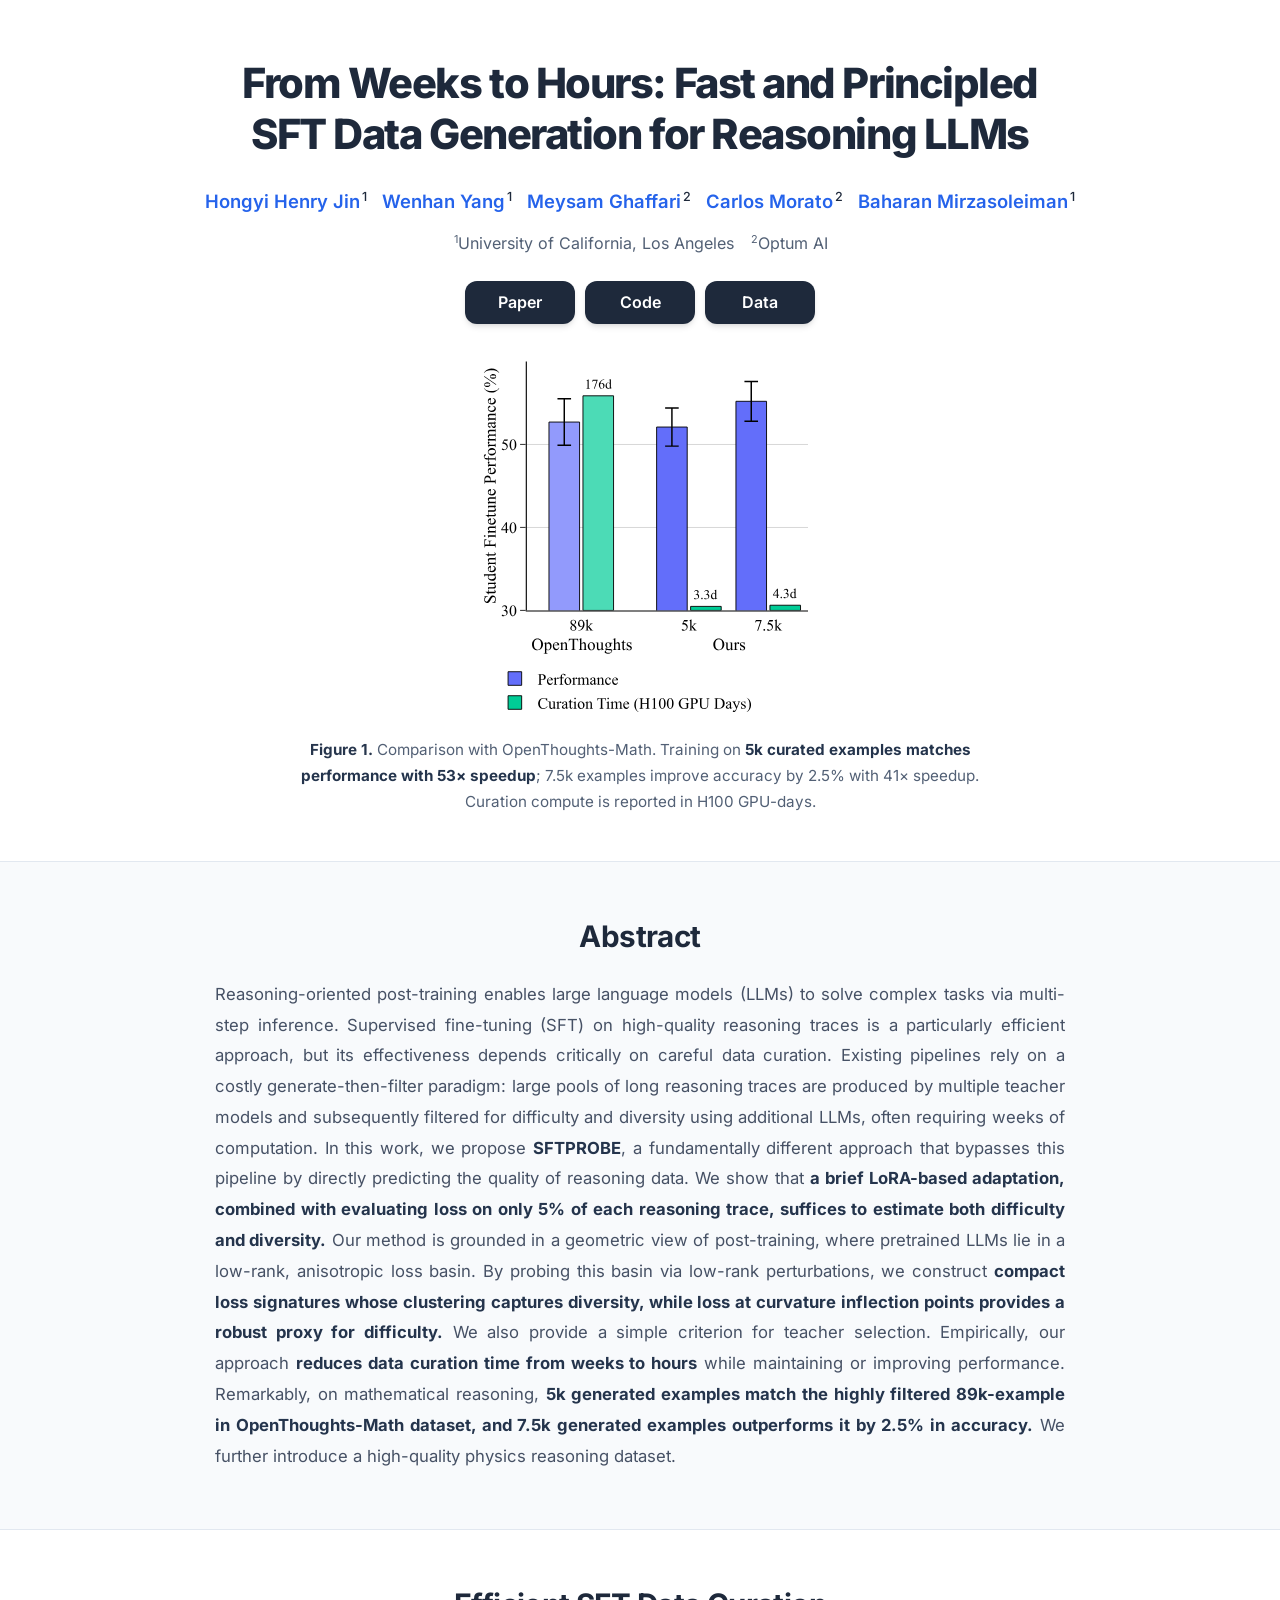
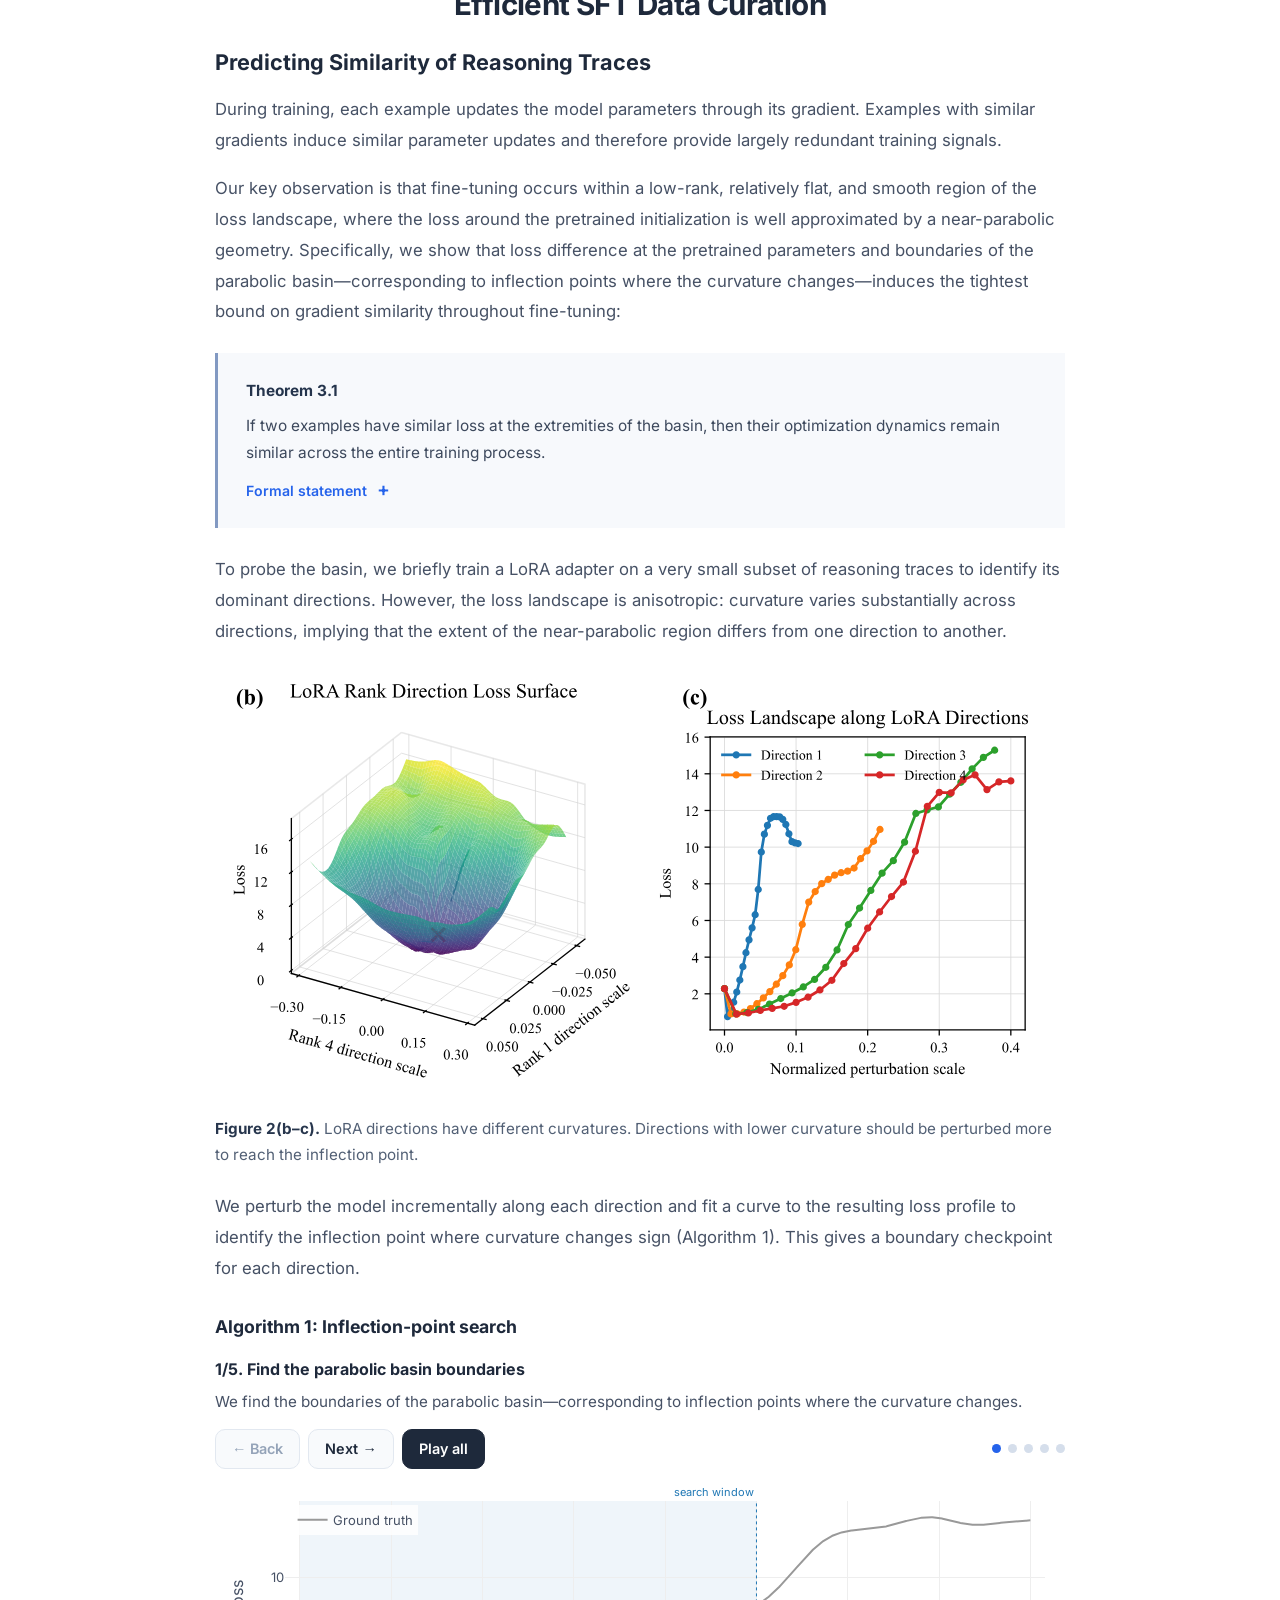
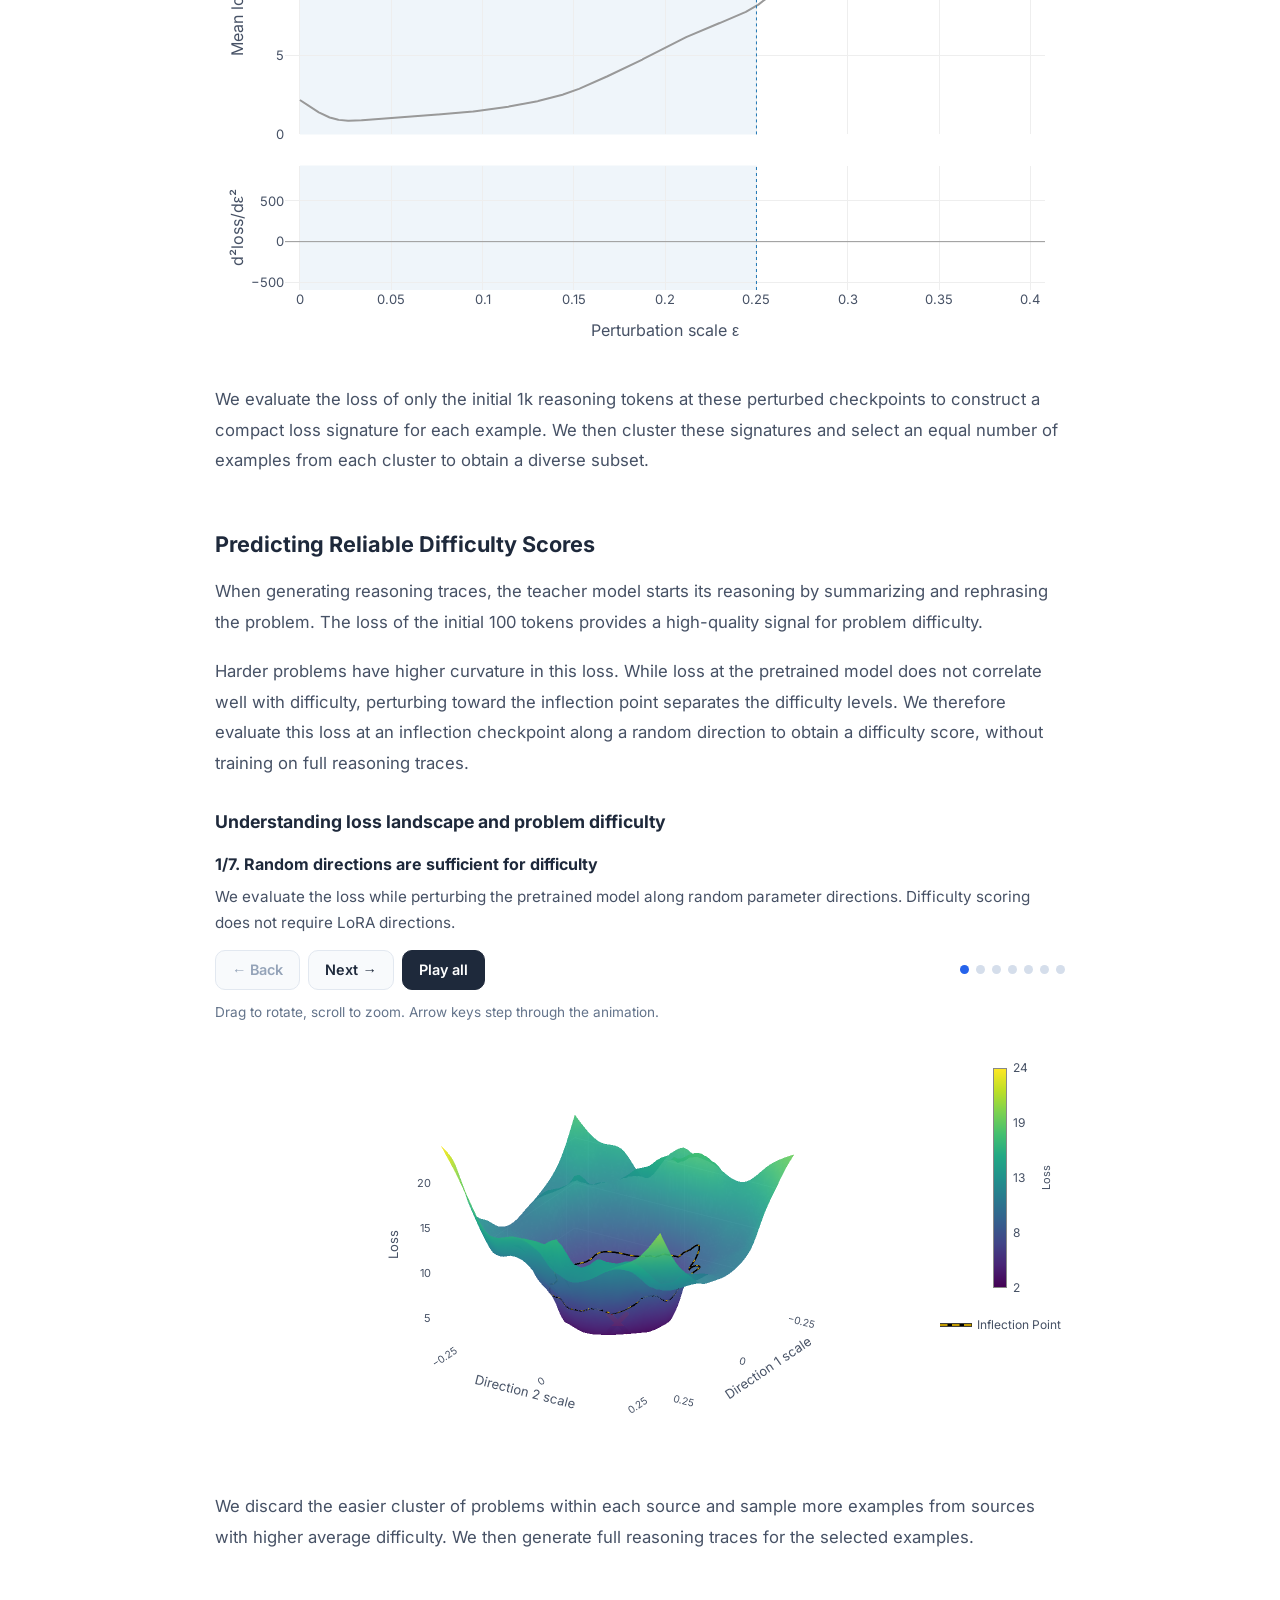
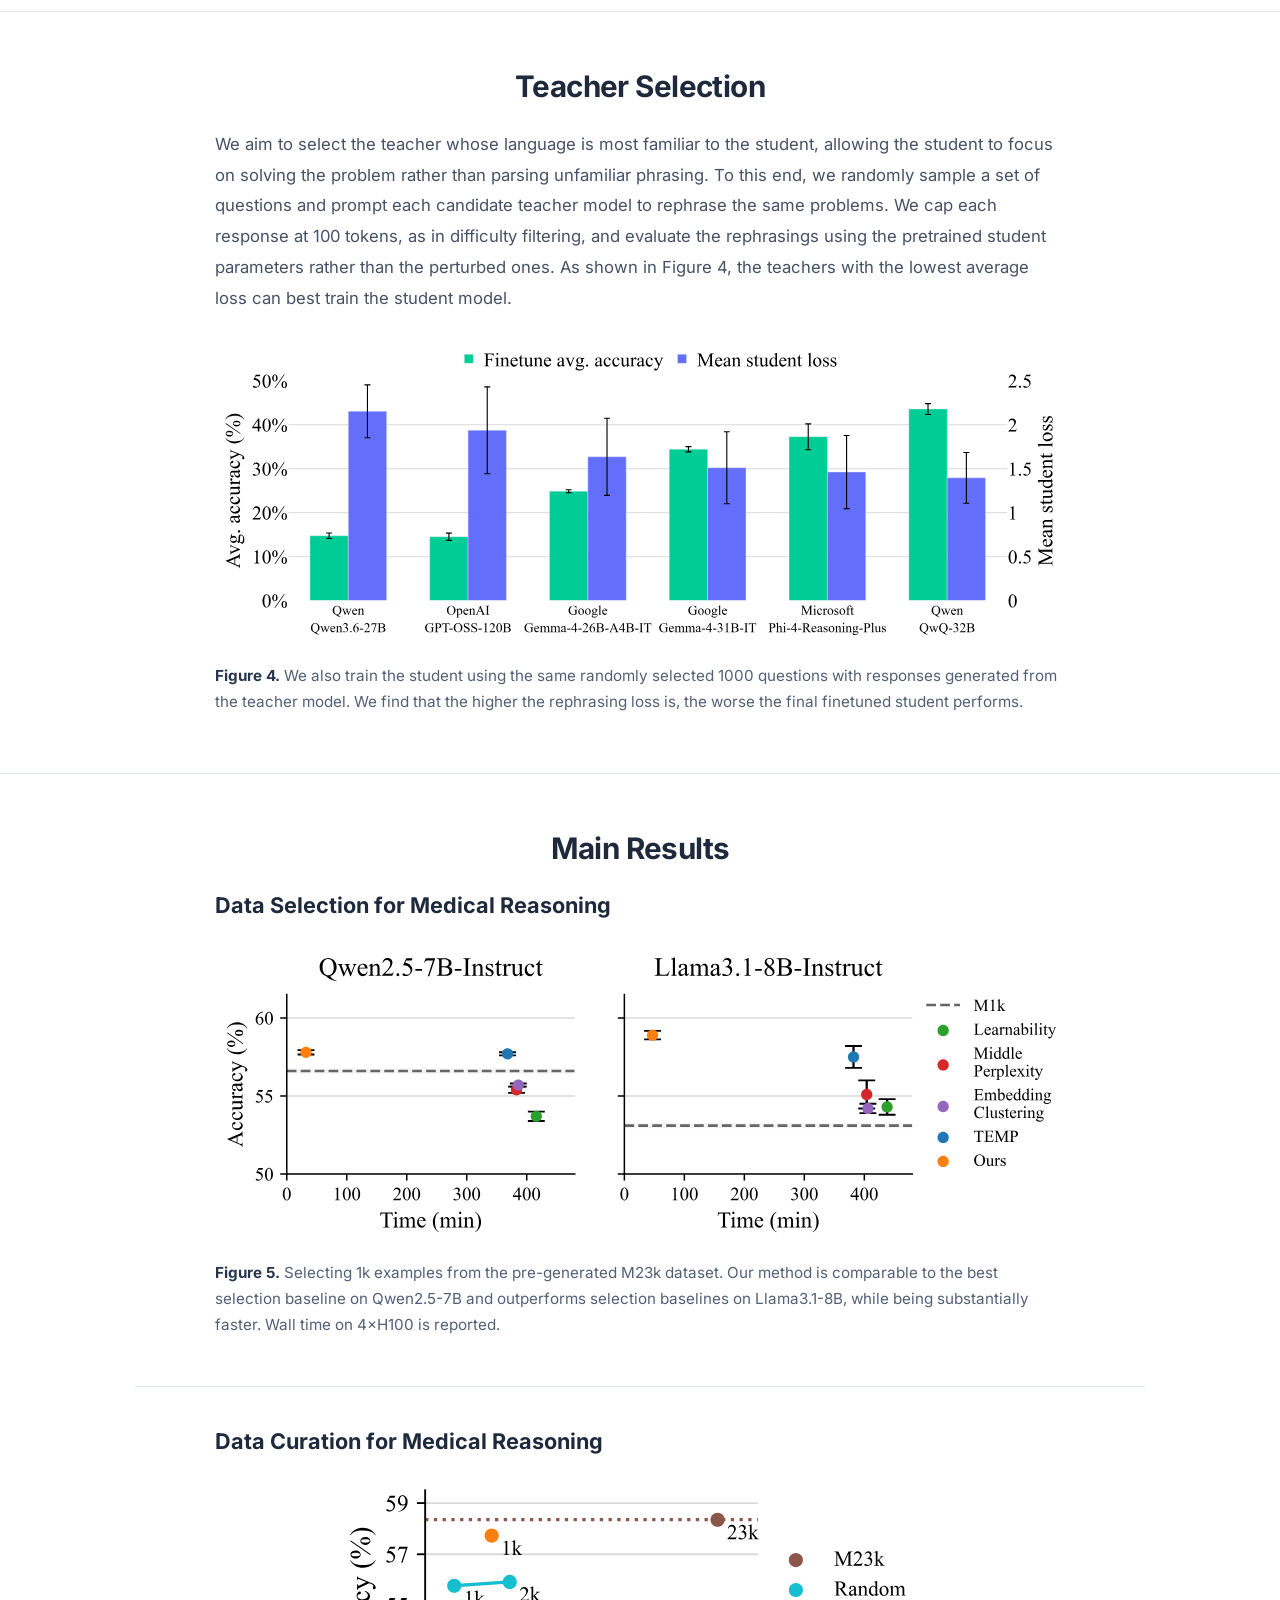
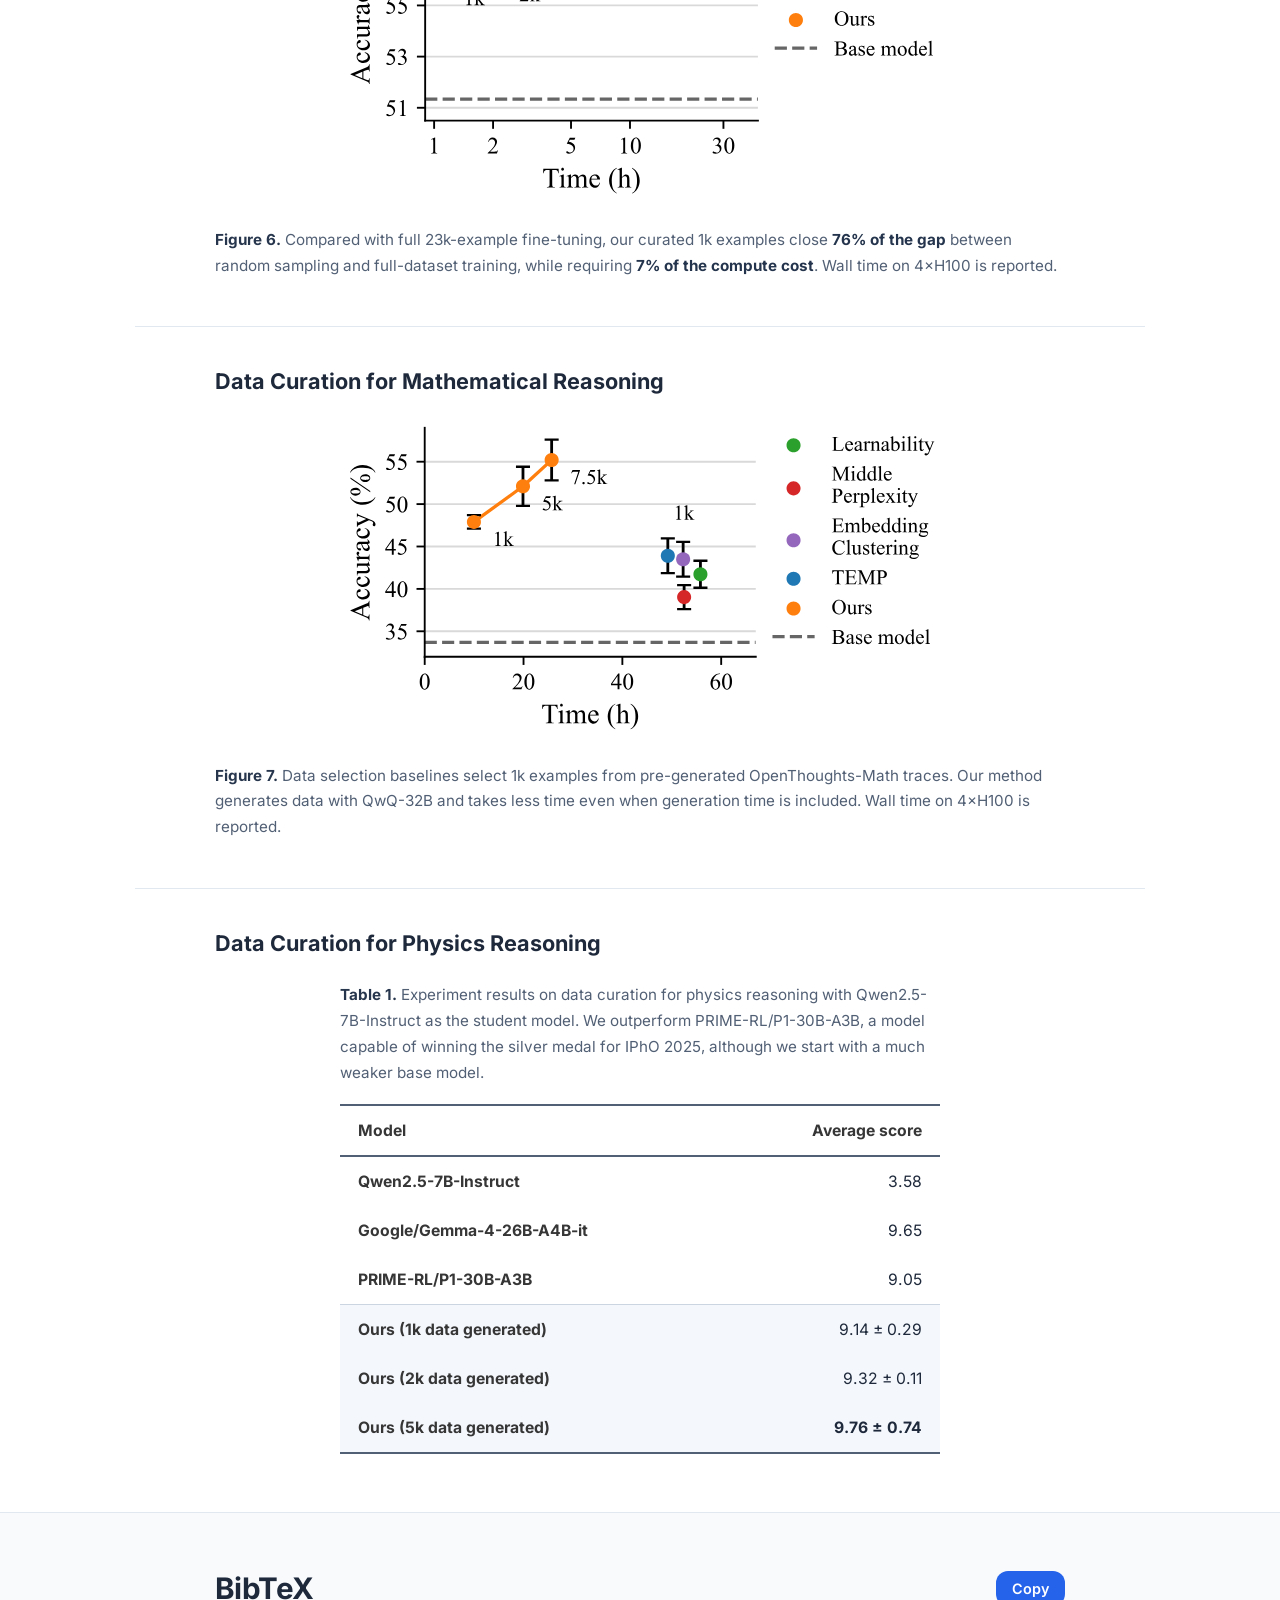
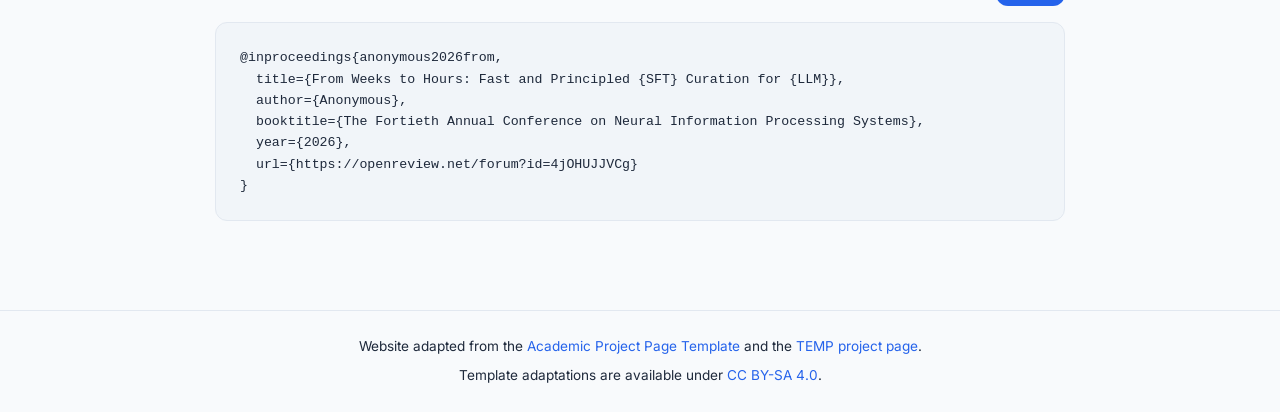
==== index.html @ 9cc62ebc "Initial commit" ====
<!DOCTYPE html>
<html lang="en">
<head>
  <meta charset="utf-8">
  <meta name="viewport" content="width=device-width, initial-scale=1">
  <title>From Weeks to Hours: Fast and Principled SFT Data Generation for Reasoning LLMs</title>
  <meta name="description" content="SFTPROBE: fast and principled SFT data generation for reasoning LLMs through short-prefix loss evaluations, loss-basin probing, and teacher selection.">
  <meta name="author" content="Hongyi Henry Jin, Wenhan Yang, Meysam Ghaffari, Carlos Morato, Baharan Mirzasoleiman">
  <meta name="theme-color" content="#ffffff">
  <meta property="og:type" content="article">
  <meta property="og:title" content="From Weeks to Hours: Fast and Principled SFT Data Generation for Reasoning LLMs">
  <meta property="og:description" content="SFTPROBE predicts difficulty and diversity from short reasoning prefixes to curate high-quality reasoning data.">
  <meta name="citation_title" content="From Weeks to Hours: Fast and Principled SFT Data Generation for Reasoning LLMs">
  <meta name="citation_author" content="Jin, Hongyi Henry">
  <meta name="citation_author" content="Yang, Wenhan">
  <meta name="citation_author" content="Ghaffari, Meysam">
  <meta name="citation_author" content="Morato, Carlos">
  <meta name="citation_author" content="Mirzasoleiman, Baharan">
  <link rel="icon" type="image/x-icon" href="static/images/favicon.ico">
  <link rel="apple-touch-icon" href="static/images/favicon.ico">
  <link rel="stylesheet" href="static/css/bulma.min.css">
  <link rel="stylesheet" href="static/css/fonts.css">
  <link rel="stylesheet" href="static/css/template.css">
  <link rel="stylesheet" href="static/css/project.css">
  <script>
    window.MathJax = {
      tex: { inlineMath: [['\\(', '\\)']], displayMath: [['\\[', '\\]']] },
      svg: { fontCache: 'global' },
      options: { enableMenu: false }
    };
  </script>
  <script defer src="static/js/tex-svg.js"></script>
  <script defer src="static/js/project.js"></script>
</head>
<body>
  <a class="skip-link" href="#abstract">Skip to content</a>
  <header class="hero publication-header" id="top">
    <div class="hero-body">
      <div class="container has-text-centered">
        <h1 class="title publication-title">From Weeks to Hours: Fast and Principled<br class="is-hidden-mobile"> SFT Data Generation for Reasoning LLMs</h1>
        <div class="publication-authors">
          <span class="author-block"><a href="https://hjenryin.github.io/homepage/" target="_blank" rel="noopener noreferrer">Hongyi Henry Jin</a><sup>1</sup></span>
          <span class="author-block"><a href="https://sites.google.com/g.ucla.edu/wenhan-yang/home" target="_blank" rel="noopener noreferrer">Wenhan Yang</a><sup>1</sup></span>
          <span class="author-block"><a href="https://www.linkedin.com/in/meysam-ghaffari-ph-d-a2553088/" target="_blank" rel="noopener noreferrer">Meysam Ghaffari</a><sup>2</sup></span>
          <span class="author-block"><a href="https://www.linkedin.com/in/carlosmorato/" target="_blank" rel="noopener noreferrer">Carlos Morato</a><sup>2</sup></span>
          <span class="author-block"><a href="https://baharanm.github.io/" target="_blank" rel="noopener noreferrer">Baharan Mirzasoleiman</a><sup>1</sup></span>
        </div>
        <div class="affiliations"><span class="author-block"><sup>1</sup>University of California, Los Angeles</span> <span class="author-block"><sup>2</sup>Optum AI</span></div>
        <div class="publication-links">
          <a class="button is-dark" href="static/pdfs/paper.pdf">Paper</a>
          <a class="button is-dark" href="https://github.com/hjenryin/SFTProbe">Code</a>
          <a class="button is-dark" href="https://huggingface.co/datasets/hjenryin/OlympicPhysics">Data</a>
        </div>
      </div>
    </div>
  </header>

  <section class="teaser" aria-label="Main result">
    <div class="container reading">
      <figure class="paper-figure">
        <img src="static/images/figure-1-teaser.svg" width="149" height="159" fetchpriority="high"
          alt="Figure 1. Math reasoning accuracy and curation compute for OpenThoughts with 89k examples and SFTPROBE with 5k and 7.5k examples. Curation compute is 176, 3.3, and 4.3 H100 GPU-days, respectively.">
        <figcaption><span class="figure-number">Figure 1.</span> Comparison with OpenThoughts-Math. Training on <strong>5k curated examples matches performance with 53× speedup</strong>; 7.5k examples improve accuracy by 2.5% with 41× speedup. Curation compute is reported in H100 GPU-days.</figcaption>
      </figure>
    </div>
  </section>

  <main>
    <section class="section abstract-section" id="abstract" aria-labelledby="abstract-title">
      <div class="container reading">
        <h2 class="title is-3 has-text-centered" id="abstract-title">Abstract</h2>
        <div class="paper-text" id="paper-abstract">
          <p>Reasoning-oriented post-training enables large language models (LLMs) to solve complex tasks via multi-step inference. Supervised fine-tuning (SFT) on high-quality reasoning traces is a particularly efficient approach, but its effectiveness depends critically on careful data curation. Existing pipelines rely on a costly generate-then-filter paradigm: large pools of long reasoning traces are produced by multiple teacher models and subsequently filtered for difficulty and diversity using additional LLMs, often requiring weeks of computation. In this work, we propose <strong>SFTPROBE</strong>, a fundamentally different approach that bypasses this pipeline by directly predicting the quality of reasoning data. We show that <strong>a brief LoRA-based adaptation, combined with evaluating loss on only 5% of each reasoning trace, suffices to estimate both difficulty and diversity.</strong> Our method is grounded in a geometric view of post-training, where pretrained LLMs lie in a low-rank, anisotropic loss basin. By probing this basin via low-rank perturbations, we construct <strong>compact loss signatures whose clustering captures diversity, while loss at curvature inflection points provides a robust proxy for difficulty.</strong> We also provide a simple criterion for teacher selection. Empirically, our approach <strong>reduces data curation time from weeks to hours</strong> while maintaining or improving performance. Remarkably, on mathematical reasoning, <strong>5k generated examples match the highly filtered 89k-example in OpenThoughts-Math dataset, and 7.5k generated examples outperforms it by 2.5% in accuracy.</strong> We further introduce a high-quality physics reasoning dataset.</p>
        </div>
      </div>
    </section>

    <section class="section" id="method" aria-labelledby="method-title">
      <div class="container figure-width">
        <h2 class="title is-3 has-text-centered" id="method-title">Efficient SFT Data Curation</h2>
        <article class="method-block" aria-labelledby="diversity-title">
          <div class="container reading">
            <h3 class="subsection-title" id="diversity-title">Predicting Similarity of Reasoning Traces</h3>
            <div class="paper-text">
              <p>During training, each example updates the model parameters through its gradient. Examples with similar gradients induce similar parameter updates and therefore provide largely redundant training signals.</p>
              <p>Our key observation is that fine-tuning occurs within a low-rank, relatively flat, and smooth region of the loss landscape, where the loss around the pretrained initialization is well approximated by a near-parabolic geometry. Specifically, we show that loss difference at the pretrained parameters and boundaries of the parabolic basin—corresponding to inflection points where the curvature changes—induces the tightest bound on gradient similarity throughout fine-tuning:</p>
            </div>
            <details class="theorem">
              <summary>
                <span class="theorem-label">Theorem 3.1</span>
                <span class="theorem-idea">If two examples have similar loss at the extremities of the basin, then their optimization dynamics remain similar across the entire training process.</span>
                <span class="theorem-prompt">Formal statement <span class="theorem-toggle" aria-hidden="true"></span></span>
              </summary>
              <div class="theorem-statement">
              <h4 id="theorem-title">Theorem 3.1</h4>
              <p>Assume a smooth fine-tuning loss with bounded curvature \(0 \leq c \leq c_H\). Starting from initialization \(\theta_0\), for any checkpoint \(\theta \in \Theta\) during training define \(\epsilon_\theta = \|\theta-\theta_0\|_2\). Assume that fine-tuning gradients are predominantly captured by an \(r\)-dimensional subspace \(V \subset \mathbb{R}^d\) with orthonormal basis \(\{v_1,\ldots,v_r\}\), such that for every training example \(z\), \(\|\operatorname{Proj}_{V^\perp}\nabla L_z(\theta)\| \leq \gamma\). For each basis direction \(v_i\), denote \(c_{H,i} \triangleq c_{H,v_i}\), and let</p>
              <div class="equation">\[
                \theta_{i,1}=\theta_0+\epsilon_{i,1}v_i,\qquad
                \theta_{i,2}=\theta_0+\epsilon_{i,2}v_i,\qquad
                0\leq\epsilon_{i,1}<\epsilon_{i,2}.
              \]</div>
              <p>If any pair of training examples \(z_1,z_2\) have bounded loss difference at all checkpoints \(\theta_{i,1},\theta_{i,2}\):</p>
              <div class="equation">\[
                |L_{z_1}(\theta_{i,1})-L_{z_2}(\theta_{i,1})|\leq\delta,\qquad
                |L_{z_1}(\theta_{i,2})-L_{z_2}(\theta_{i,2})|\leq\delta,
                \quad \forall i\in\{1,\ldots,r\},
              \]</div>
              <p>then for any \(\theta\in\Theta\) during training, the (full-rank) gradient difference is bounded by</p>
              <div class="equation bound">\[
                \|\nabla L_{z_1}(\theta)-\nabla L_{z_2}(\theta)\|
                \leq \sqrt{\sum_{i=1}^{r}\left(
                \frac{2\delta}{\epsilon_{i,2}-\epsilon_{i,1}}
                +\frac{1}{2}(\epsilon_{i,1}+\epsilon_{i,2})c_{H,i}
                +2\epsilon_\theta\sqrt{c_Hc_{H,i}}
                \right)^2}+2\gamma.
              \]</div>
              </div>
            </details>
            <div class="paper-text">
              <p>To probe the basin, we briefly train a LoRA adapter on a very small subset of reasoning traces to identify its dominant directions. However, the loss landscape is anisotropic: curvature varies substantially across directions, implying that the extent of the near-parabolic region differs from one direction to another.</p>
            </div>
            <figure class="paper-figure" style="margin-top: 24px; margin-bottom: 24px;">
              <img src="static/images/figure-2-anisotropy.svg" width="258" height="129" loading="lazy" alt="Figure 2(b–c). LoRA directions have different curvatures. Directions with lower curvature should be perturbed more to reach the inflection point.">
              <figcaption><span class="figure-number">Figure 2(b–c).</span> LoRA directions have different curvatures. Directions with lower curvature should be perturbed more to reach the inflection point.</figcaption>
            </figure>
            <div class="paper-text">
              <p>We perturb the model incrementally along each direction and fit a curve to the resulting loss profile to identify the inflection point where curvature changes sign (Algorithm 1). This gives a boundary checkpoint for each direction.</p>
            </div>
          </div>
          <figure class="interactive algorithm-search">
            <iframe src="inflection-search/index.html" title="Interactive replay of Algorithm 1: inflection-point search" loading="lazy" data-auto-height></iframe>
          </figure>
          <div class="container reading">
            <div class="paper-text">
              <p>We evaluate the loss of only the initial 1k reasoning tokens at these perturbed checkpoints to construct a compact loss signature for each example. We then cluster these signatures and select an equal number of examples from each cluster to obtain a diverse subset.</p>
            </div>
          </div>
        </article>
        <article class="method-block" aria-labelledby="difficulty-title">
          <div class="container reading">
            <h3 class="subsection-title" id="difficulty-title">Predicting Reliable Difficulty Scores</h3>
            <div class="paper-text">
              <p>When generating reasoning traces, the teacher model starts its reasoning by summarizing and rephrasing the problem. The loss of the initial 100 tokens provides a high-quality signal for problem difficulty.</p>
              <p>Harder problems have higher curvature in this loss. While loss at the pretrained model does not correlate well with difficulty, perturbing toward the inflection point separates the difficulty levels. We therefore evaluate this loss at an inflection checkpoint along a random direction to obtain a difficulty score, without training on full reasoning traces.</p>
            </div>
          </div>
          <figure class="interactive">
            <iframe src="difficulty-morph/index.html" title="Interactive walkthrough from the loss basin to difficulty separation and correlation" loading="lazy" data-auto-height></iframe>
          </figure>
          <div class="container reading paper-text">
            <p>We discard the easier cluster of problems within each source and sample more examples from sources with higher average difficulty. We then generate full reasoning traces for the selected examples.</p>
          </div>
        </article>
      </div>
    </section>
    <section class="section teacher-section" id="teacher-selection" aria-labelledby="teacher-title">
      <div class="container figure-width">
        <div class="container reading">
          <h2 class="title is-3 has-text-centered" id="teacher-title">Teacher Selection</h2>
          <div class="paper-text">
            <p>We aim to select the teacher whose language is most familiar to the student, allowing the student to focus on solving the problem rather than parsing unfamiliar phrasing. To this end, we randomly sample a set of questions and prompt each candidate teacher model to rephrase the same problems. We cap each response at 100 tokens, as in difficulty filtering, and evaluate the rephrasings using the pretrained student parameters rather than the perturbed ones. As shown in Figure 4, the teachers with the lowest average loss can best train the student model.</p>
          </div>
        </div>
        <figure class="paper-figure teacher-figure">
        <img src="static/images/figure-4-teacher-selection.svg" width="352" height="125" loading="lazy"
            alt="Figure 4. We evaluate the loss of the student model and the accuracy of the finetuned on the dataset generated from the teacher model on the NuminaMath dataset.">
        <figcaption><span class="figure-number">Figure 4.</span> We also train the student using the same randomly selected 1000 questions with responses generated from the teacher model. We find that the higher the rephrasing loss is, the worse the final finetuned student performs.</figcaption>
        </figure>
      </div>
    </section>
    <section class="section results-section" id="results" aria-labelledby="results-title">
      <div class="container figure-width">
        <h2 class="title is-3 has-text-centered" id="results-title">Main Results</h2>
        <article class="result-block" aria-labelledby="medical-selection-title">
          <h3 class="subsection-title" id="medical-selection-title">Data Selection for Medical Reasoning</h3>
          <figure class="paper-figure medical-selection">
        <img src="static/images/figure-5-medical-selection.svg" width="339" height="118" loading="lazy"
              alt="Figure 5. Medical reasoning accuracy versus selection time for Qwen2.5-7B-Instruct and Llama3.1-8B-Instruct, comparing SFTPROBE with selection baselines.">
        <figcaption><span class="figure-number">Figure 5.</span> Selecting 1k examples from the pre-generated M23k dataset. Our method is comparable to the best selection baseline on Qwen2.5-7B and outperforms selection baselines on Llama3.1-8B, while being substantially faster. Wall time on 4×H100 is reported.</figcaption>
          </figure>
        </article>
        <article class="result-block" aria-labelledby="medical-curation-title">
          <h3 class="subsection-title" id="medical-curation-title">Data Curation for Medical Reasoning</h3>
          <figure class="paper-figure medical-curation">
        <img src="static/images/figure-6-medical-curation.svg" width="196" height="105" loading="lazy"
              alt="Figure 6. Medical reasoning accuracy versus curation time. SFTPROBE with 1k generated examples closes 76 percent of the gap between random sampling and full 23k-example training at 7 percent of the compute cost.">
        <figcaption><span class="figure-number">Figure 6.</span> Compared with full 23k-example fine-tuning, our curated 1k examples close <strong>76% of the gap</strong> between random sampling and full-dataset training, while requiring <strong>7% of the compute cost</strong>. Wall time on 4×H100 is reported.</figcaption>
          </figure>
        </article>
        <article class="result-block" aria-labelledby="math-curation-title">
          <h3 class="subsection-title" id="math-curation-title">Data Curation for Mathematical Reasoning</h3>
          <figure class="paper-figure math-curation">
        <img src="static/images/figure-7-math-curation.svg" width="197" height="104" loading="lazy"
              alt="Figure 7. Math reasoning accuracy versus curation time for 1k, 5k, and 7.5k SFTPROBE examples and selection baselines using OpenThoughts-Math.">
        <figcaption><span class="figure-number">Figure 7.</span> Data selection baselines select 1k examples from pre-generated OpenThoughts-Math traces. Our method generates data with QwQ-32B and takes less time even when generation time is included. Wall time on 4×H100 is reported.</figcaption>
          </figure>
        </article>
        <article class="result-block" aria-labelledby="physics-curation-title">
          <h3 class="subsection-title" id="physics-curation-title">Data Curation for Physics Reasoning</h3>
          <div class="table-wrapper">
            <table class="physics-table">
              <caption><span class="figure-number">Table 1.</span> Experiment results on data curation for physics reasoning with Qwen2.5-7B-Instruct as the student model. We outperform PRIME-RL/P1-30B-A3B, a model capable of winning the silver medal for IPhO 2025, although we start with a much weaker base model.</caption>
              <thead><tr><th scope="col">Model</th><th scope="col">Average score</th></tr></thead>
              <tbody>
                <tr><th scope="row">Qwen2.5-7B-Instruct</th><td>3.58</td></tr>
                <tr><th scope="row">Google/Gemma-4-26B-A4B-it</th><td>9.65</td></tr>
                <tr><th scope="row">PRIME-RL/P1-30B-A3B</th><td>9.05</td></tr>
                <tr class="ours ours-start"><th scope="row">Ours (1k data generated)</th><td>9.14 ± 0.29</td></tr>
                <tr class="ours"><th scope="row">Ours (2k data generated)</th><td>9.32 ± 0.11</td></tr>
                <tr class="ours best"><th scope="row">Ours (5k data generated)</th><td>9.76 ± 0.74</td></tr>
              </tbody>
            </table>
          </div>
        </article>
      </div>
    </section>
    <section class="section citation-section" id="citation" aria-labelledby="citation-title">
      <div class="container reading">
        <div class="bibtex-header">
          <h2 class="title is-3" id="citation-title">BibTeX</h2>
          <button id="copy-bibtex" class="copy-bibtex-btn" type="button">Copy</button>
        </div>
        <pre><code id="bibtex">@inproceedings{anonymous2026from,
  title={From Weeks to Hours: Fast and Principled {SFT} Curation for {LLM}},
  author={Anonymous},
  booktitle={The Fortieth Annual Conference on Neural Information Processing Systems},
  year={2026},
  url={https://openreview.net/forum?id=4jOHUJJVCg}
}</code></pre>
        <p id="copy-status" class="copy-status" role="status" aria-live="polite"></p>
      </div>
    </section>
  </main>
  <footer class="footer">
    <div class="container reading">
      <p>Website adapted from the <a href="https://github.com/eliahuhorwitz/Academic-project-page-template">Academic Project Page Template</a> and the <a href="https://bigml-cs-ucla.github.io/TEMP-project-page/">TEMP project page</a>.</p>
      <p>Template adaptations are available under <a rel="license" href="https://creativecommons.org/licenses/by-sa/4.0/">CC BY-SA 4.0</a>.</p>
    </div>
  </footer>
</body>
</html>
---- static/css/fonts.css ----
/* Inter, by Rasmus Andersson. SIL Open Font License 1.1. */
@font-face {
  font-family: 'Inter';
  font-style: normal;
  font-weight: 400;
  font-display: swap;
  src: url(../fonts/UcC73FwrK3iLTeHuS_nVMrMxCp50SjIa1ZL7.woff2) format('woff2');
  unicode-range: U+0000-00FF, U+0131, U+0152-0153, U+02BB-02BC, U+02C6, U+02DA, U+02DC, U+0304, U+0308, U+0329, U+2000-206F, U+20AC, U+2122, U+2191, U+2193, U+2212, U+2215, U+FEFF, U+FFFD;
}
@font-face {
  font-family: 'Inter';
  font-style: normal;
  font-weight: 500;
  font-display: swap;
  src: url(../fonts/UcC73FwrK3iLTeHuS_nVMrMxCp50SjIa1ZL7.woff2) format('woff2');
  unicode-range: U+0000-00FF, U+0131, U+0152-0153, U+02BB-02BC, U+02C6, U+02DA, U+02DC, U+0304, U+0308, U+0329, U+2000-206F, U+20AC, U+2122, U+2191, U+2193, U+2212, U+2215, U+FEFF, U+FFFD;
}
@font-face {
  font-family: 'Inter';
  font-style: normal;
  font-weight: 600;
  font-display: swap;
  src: url(../fonts/UcC73FwrK3iLTeHuS_nVMrMxCp50SjIa1ZL7.woff2) format('woff2');
  unicode-range: U+0000-00FF, U+0131, U+0152-0153, U+02BB-02BC, U+02C6, U+02DA, U+02DC, U+0304, U+0308, U+0329, U+2000-206F, U+20AC, U+2122, U+2191, U+2193, U+2212, U+2215, U+FEFF, U+FFFD;
}
@font-face {
  font-family: 'Inter';
  font-style: normal;
  font-weight: 700;
  font-display: swap;
  src: url(../fonts/UcC73FwrK3iLTeHuS_nVMrMxCp50SjIa1ZL7.woff2) format('woff2');
  unicode-range: U+0000-00FF, U+0131, U+0152-0153, U+02BB-02BC, U+02C6, U+02DA, U+02DC, U+0304, U+0308, U+0329, U+2000-206F, U+20AC, U+2122, U+2191, U+2193, U+2212, U+2215, U+FEFF, U+FFFD;
}
@font-face {
  font-family: 'Inter';
  font-style: normal;
  font-weight: 800;
  font-display: swap;
  src: url(../fonts/UcC73FwrK3iLTeHuS_nVMrMxCp50SjIa1ZL7.woff2) format('woff2');
  unicode-range: U+0000-00FF, U+0131, U+0152-0153, U+02BB-02BC, U+02C6, U+02DA, U+02DC, U+0304, U+0308, U+0329, U+2000-206F, U+20AC, U+2122, U+2191, U+2193, U+2212, U+2215, U+FEFF, U+FFFD;
}
---- static/css/template.css ----
:root {
  --primary-color: #2563eb;
  --primary-hover: #1d4ed8;
  
  
  --text-primary: #1e293b;
  --text-secondary: #64748b;
  
  --background-primary: #ffffff;
  --background-secondary: #f8fafc;
  --background-accent: #f1f5f9;
  --border-color: #e2e8f0;
  --shadow-sm: 0 1px 2px 0 rgb(0 0 0 / 0.05);
  --shadow-md: 0 4px 6px -1px rgb(0 0 0 / 0.1), 0 2px 4px -2px rgb(0 0 0 / 0.1);
  --shadow-lg: 0 10px 15px -3px rgb(0 0 0 / 0.1), 0 4px 6px -4px rgb(0 0 0 / 0.1);
  
  
  
  
  --border-radius: 12px;
  
  --transition: all 0.3s cubic-bezier(0.4, 0, 0.2, 1);
}

html {
  scroll-behavior: smooth;
}

body {
  font-family: "Inter", "Segoe UI", -apple-system, BlinkMacSystemFont, sans-serif;
  color: var(--text-primary);
  line-height: 1.6;
  font-size: 16px;
  background-color: var(--background-primary);
  -webkit-font-smoothing: antialiased;
  -moz-osx-font-smoothing: grayscale;
}

.button {
  border-radius: var(--border-radius) !important;
  font-weight: 600 !important;
  transition: var(--transition) !important;
  border: 2px solid transparent !important;
  position: relative;
  overflow: hidden;
}

.button.is-dark {
  background: var(--text-primary) !important;
  border: none !important;
  color: white !important;
  box-shadow: var(--shadow-md);
}

.button.is-dark:hover {
  transform: translateY(-2px);
  box-shadow: var(--shadow-lg);
  background: var(--primary-color) !important;
}

.button.is-dark:active {
  transform: translateY(0);
  box-shadow: var(--shadow-md);
}

.hero {
  position: relative;
  overflow: hidden;
}

.hero-body {
  padding: 4rem 1.5rem;
}

.teaser {
  font-family: "Inter", sans-serif;
}

.publication-title {
    font-family: "Inter", sans-serif !important;
    font-weight: 800 !important;
    color: var(--text-primary) !important;
    margin-bottom: 2rem !important;
    line-height: 1.3 !important;
}

.publication-header .hero-body {
  padding: 6rem 1.5rem 4rem;
}

.publication-authors {
    font-family: "Inter", sans-serif !important;
    font-weight: 500;
    margin-bottom: 1.5rem;
}

.author-block {
  display: inline-block;
  margin-right: 0.5rem;
}

.title.is-3 {
  font-family: "Inter", sans-serif !important;
  font-weight: 700 !important;
  color: var(--text-primary);
  margin-bottom: 2rem !important;
  position: relative;
  padding-bottom: 1rem;
}

.footer {
  background: var(--background-secondary);
  border-top: 1px solid var(--border-color);
  padding: 3rem 1.5rem;
}

.footer a {
  color: var(--primary-color);
  text-decoration: none;
  transition: var(--transition);
}

.footer a:hover {
  color: var(--primary-hover);
  text-decoration: underline;
}

pre {
  background: var(--background-accent) !important;
  border: 1px solid var(--border-color) !important;
  border-radius: var(--border-radius) !important;
  padding: 1.5rem !important;
  font-size: 0.9rem !important;
  overflow-x: auto;
  box-shadow: var(--shadow-sm);
}

code {
  background: var(--background-accent) !important;
  color: var(--text-primary) !important;
  font-family: "SF Mono", "Monaco", "Cascadia Code", "Roboto Mono", monospace !important;
}

.bibtex-header {
  display: flex;
  justify-content: space-between;
  align-items: center;
  margin-bottom: 1rem;
}

.copy-bibtex-btn {
  background: var(--primary-color);
  color: white;
  border: none;
  border-radius: var(--border-radius);
  padding: 0.75rem 1rem;
  font-size: 0.9rem;
  font-weight: 600;
  cursor: pointer;
  transition: var(--transition);
  display: inline-flex;
  align-items: center;
  gap: 0.5rem;
}

.copy-bibtex-btn:hover {
  background: var(--primary-hover);
  transform: translateY(-2px);
  box-shadow: var(--shadow-md);
}

@media screen and (max-width: 768px) {
  .hero-body {
    padding: 2rem 1rem;
  }
  
  .publication-header .hero-body {
    padding: 3rem 1rem 2rem;
  }
  
  .publication-title {
    font-size: 2.5rem !important;
    line-height: 1.2 !important;
    margin-bottom: 1.5rem !important;
  }
  
  .publication-authors {
    font-size: 1rem !important;
  }
  
  .button {
    margin: 0.25rem !important;
    font-size: 0.875rem !important;
    padding: 0.75rem 1rem !important;
  }

}

@media screen and (max-width: 480px) {
  .publication-title {
    font-size: 2rem !important;
  }
  
  .hero-body {
    padding: 1.5rem 0.75rem;
  }

  .button {
    width: 100%;
    justify-content: center;
  }
}

@media screen and (min-width: 769px) and (max-width: 1024px) {
  .hero-body {
    padding: 3rem 2rem;
  }
  
  .publication-header .hero-body {
    padding: 4rem 2rem 3rem;
  }
}

.button:focus,
a:focus {
  outline: 2px solid var(--primary-color);
  outline-offset: 2px;
}

@media print {

  .hero, .section {
    animation: none;
  }
  
  .button {
    background: transparent !important;
    color: var(--text-primary) !important;
    box-shadow: none !important;
  }
}
---- static/css/project.css ----
/* Content and layout adaptations to the Academic Project Page Template. */
:root { --reading-width: 850px; --figure-width: 1010px; }
html { scroll-padding-top: 24px; }
body, button { font-family: "Inter", "Segoe UI", Helvetica, Arial, sans-serif; }
strong { color: #24344c; }
a { color: var(--primary-color); }
a:hover { text-decoration: underline; }
.hero, .section { animation: none; }
.publication-header .hero-body { padding: 58px 24px 22px; }
.publication-title { max-width: 1100px; margin: 0 auto 26px !important; font-size: clamp(2rem, 3.25vw, 2.9rem); line-height: 1.22 !important; letter-spacing: -0.035em; }
.publication-authors { font-size: 1.15rem; line-height: 1.8; margin-bottom: 12px; }
.publication-authors a { color: var(--primary-color); font-weight: 600; text-decoration: none; }
.publication-authors a:hover { color: var(--primary-hover); text-decoration: underline; text-underline-offset: 3px; }
.author-block { margin: 0 5px; }
.affiliations { color: #526075; font-size: 1rem; }
sup { font-size: .68em; margin-left: 2px; }
.publication-links { display: flex; justify-content: center; flex-wrap: wrap; gap: 10px; margin-top: 24px; }
.publication-links .button { min-width: 110px; height: 43px; margin: 0 !important; }
.section { padding: 58px 24px; }
.container.reading { max-width: var(--reading-width) !important; }
.container.figure-width { max-width: var(--figure-width) !important; }
.title.is-3 { font-size: 1.85rem; margin-bottom: 26px !important; padding-bottom: 0; letter-spacing: -.02em; }
.subsection-title { font-size: 1.35rem; font-weight: 650; margin: 0 0 17px; line-height: 1.35; color: var(--text-primary); }
.paper-text { font-size: 1.04rem; line-height: 1.85; color: #465165; }
.paper-text p + p { margin-top: 18px; }

.teaser { padding: 14px 24px 46px; }
.paper-figure { margin: 0; }
.paper-figure img { display: block; width: 100%; height: auto; margin: 0 auto; }
.teaser .paper-figure img { max-width: 335px; }
figcaption { max-width: var(--reading-width); margin: 20px auto 0; font-size: .95rem; line-height: 1.7; color: #526075; }
.teaser figcaption { max-width: 740px; text-align: center; }
.figure-number { font-weight: 650; color: #27364d; }
.abstract-section { background: var(--background-secondary); border-block: 1px solid var(--border-color); }
.abstract-section .paper-text { text-align: justify; hyphens: auto; }
.method-block + .method-block { margin-top: 54px; }
.theorem { margin: 26px 0; padding: 25px 28px; border-left: 3px solid #8299c2; background: #f7f9fc; font-size: .96rem; line-height: 1.75; color: #3c485c; }
.theorem summary { display: block; list-style: none; cursor: pointer; }
.theorem summary::-webkit-details-marker { display: none; }
.theorem-label { display: block; font-weight: 700; color: #24344c; margin-bottom: 8px; }
.theorem-idea { display: block; }
.theorem-prompt { display: flex; align-items: center; gap: 10px; color: #2563eb; font-size: .88rem; margin-top: 12px; font-weight: 600; }
.theorem-toggle::before { content: "+"; font-size: 1.2rem; line-height: 1; }
.theorem[open] .theorem-toggle::before { content: "−"; }
.theorem-statement { border-top: 1px solid #dce3ee; padding-top: 24px; margin-top: 24px; }
.theorem:not([open]) > .theorem-statement { display: none; }
.theorem h4 { font-size: 1.02rem; font-weight: 700; color: #24344c; margin-bottom: 12px; }
.theorem p { margin: 12px 0; }

.equation { overflow-x: auto; overflow-y: hidden; padding: 4px 0; max-width: 100%; }
.equation mjx-container { min-width: max-content; }
.equation.bound { font-size: .85em; }
.interactive { max-width: var(--reading-width); margin: 28px auto 0; }
.interactive.algorithm-search { margin-bottom: 40px; }
.interactive iframe { width: 100%; height: 680px; display: block; background: white; border: 0; border-radius: 0; }
.teacher-section { border-top: 1px solid var(--border-color); }
.teacher-figure { margin-top: 28px; }
.teacher-figure img { max-width: 850px; }
.results-section { border-top: 1px solid var(--border-color); }
.result-block + .result-block { margin-top: 48px; padding-top: 40px; border-top: 1px solid var(--border-color); }
.result-block .subsection-title { max-width: var(--reading-width); margin: 0 auto 24px; }
.medical-selection img { max-width: 850px; }
.medical-curation img, .math-curation img { max-width: 610px; }
.table-wrapper { overflow-x: auto; max-width: var(--reading-width); margin: auto; }
.physics-table { width: 100%; max-width: 600px; margin-inline: auto; font-size: .98rem; border-collapse: collapse; }
.physics-table caption { text-align: left; caption-side: top; color: #526075; font-size: .95rem; line-height: 1.7; padding-bottom: 18px; }
.physics-table th, .physics-table td { padding: 12px 18px; vertical-align: middle; border: 0; }
.physics-table thead { border-block: 2px solid #526075; }
.physics-table th { font-weight: 650; }
.physics-table th:last-child, .physics-table td:last-child { text-align: right; white-space: nowrap; }
.physics-table tbody { border-bottom: 2px solid #526075; }
.physics-table .ours-start { border-top: 1px solid #cbd5e1; }
.physics-table .ours { background: #f4f7fc; }
.physics-table .best { font-weight: 700; }
.citation-section { background: var(--background-secondary); border-top: 1px solid var(--border-color); }
.bibtex-header .title { margin: 0 !important; }
.copy-bibtex-btn { padding: 9px 16px; }
.copy-status { min-height: 24px; font-size: .85rem; color: #526075; margin-top: 7px; }
pre { text-align: left; font-size: .83rem !important; box-shadow: none; }
.footer { padding: 25px 24px; font-size: .85rem; text-align: center; }
.footer p + p { margin-top: 7px; }
:focus-visible { outline: 2px solid #2563eb; outline-offset: 4px; }
.skip-link { position: absolute; left: 16px; top: -100px; background: white; padding: 12px; z-index: 10; }
.skip-link:focus { top: 12px; }
@media (max-width: 768px) {
  .publication-header .hero-body { padding: 36px 18px 18px; }
  .publication-title { font-size: 2rem !important; }
  .publication-authors { font-size: 1rem !important; }
  .affiliations { font-size: .9rem; }
  .section { padding: 40px 18px; }
  .teaser { padding: 12px 18px 34px; }
  .teaser .paper-figure img { max-width: 280px; }
  .title.is-3 { font-size: 1.6rem; }
  .subsection-title { font-size: 1.18rem; }
  .paper-text { font-size: 1rem; line-height: 1.8; }
  .abstract-section .paper-text { text-align: left; }
  .theorem { padding: 18px 16px; margin-inline: -4px; }
  .physics-table { font-size: .86rem; }
  .physics-table th, .physics-table td { padding: 10px 8px; }
  .publication-links .button { width: auto; padding: .5rem .9rem !important; }
}
@media (prefers-reduced-motion: reduce) { html { scroll-behavior: auto; } * { transition: none !important; animation: none !important; } }
@media print {  .publication-links, .copy-bibtex-btn, .skip-link { display: none; } .section { padding-block: 24px; } .interactive iframe { height: 780px !important; } }
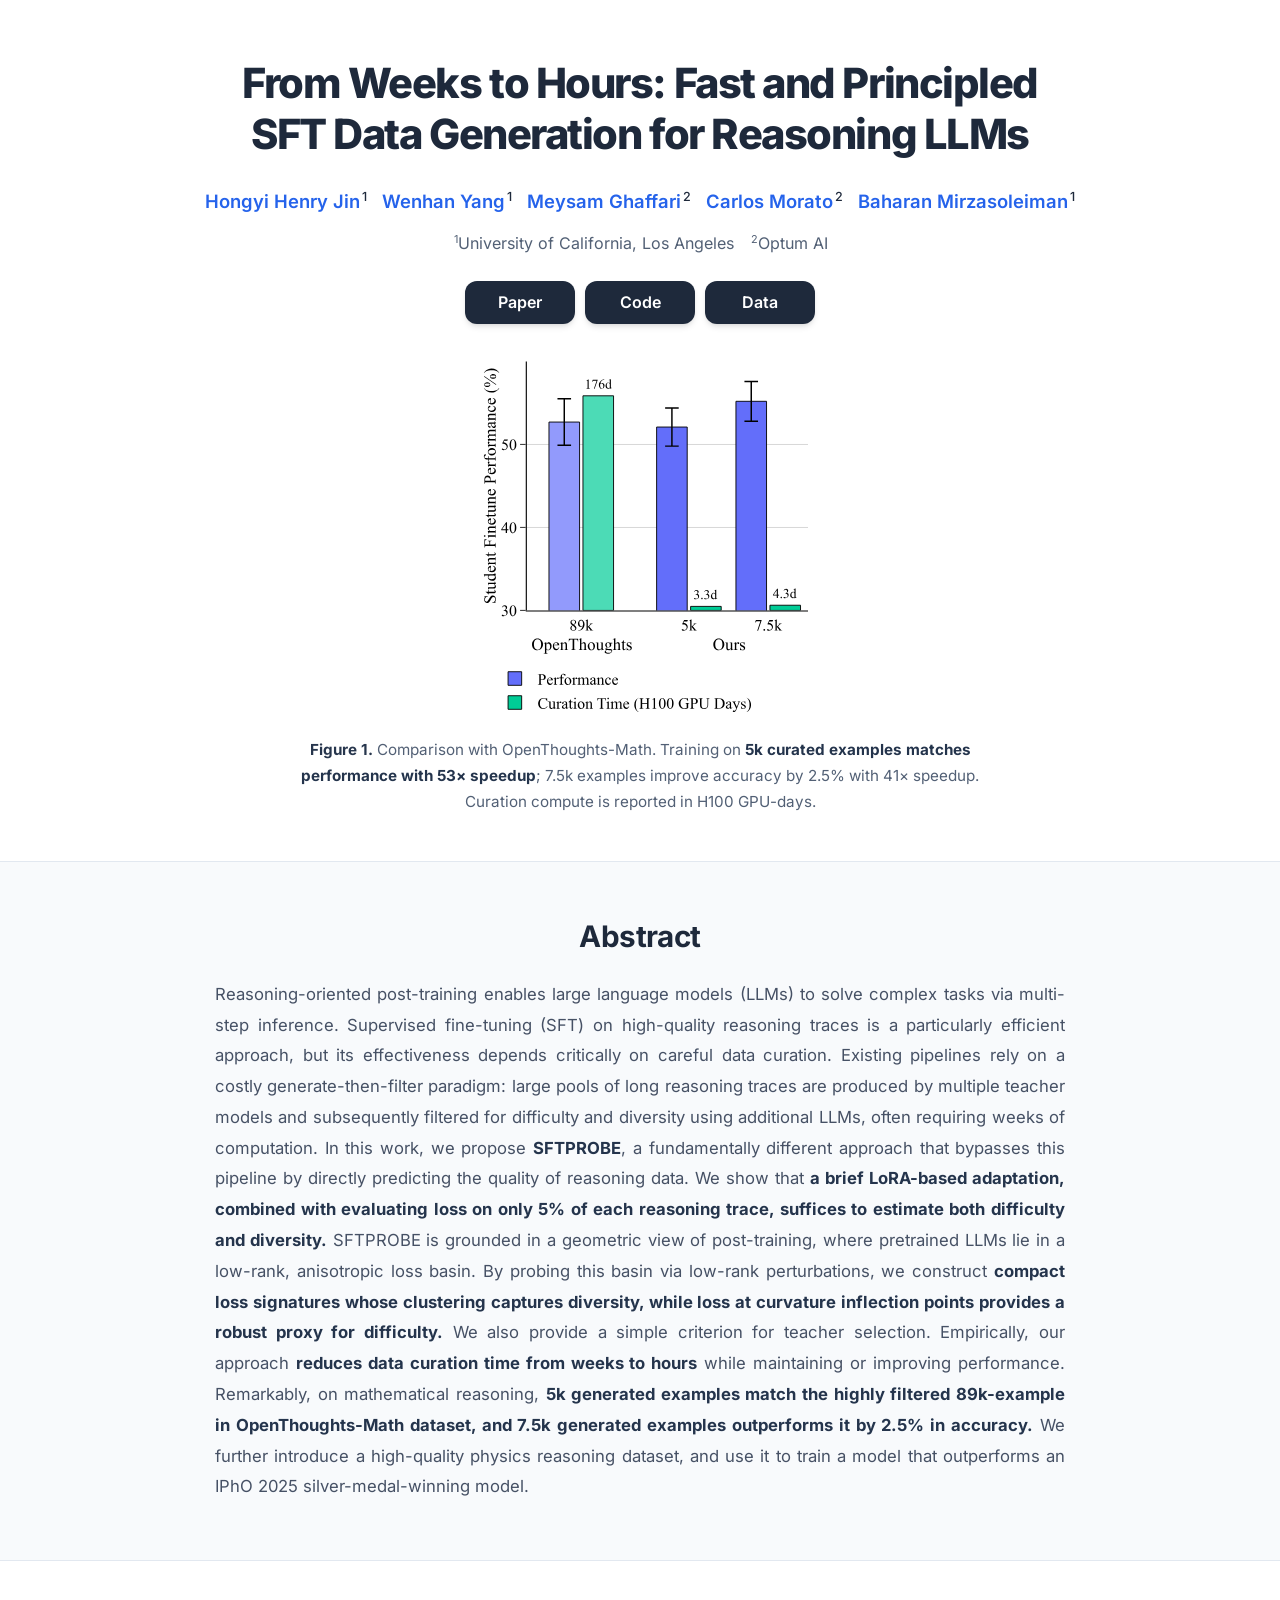
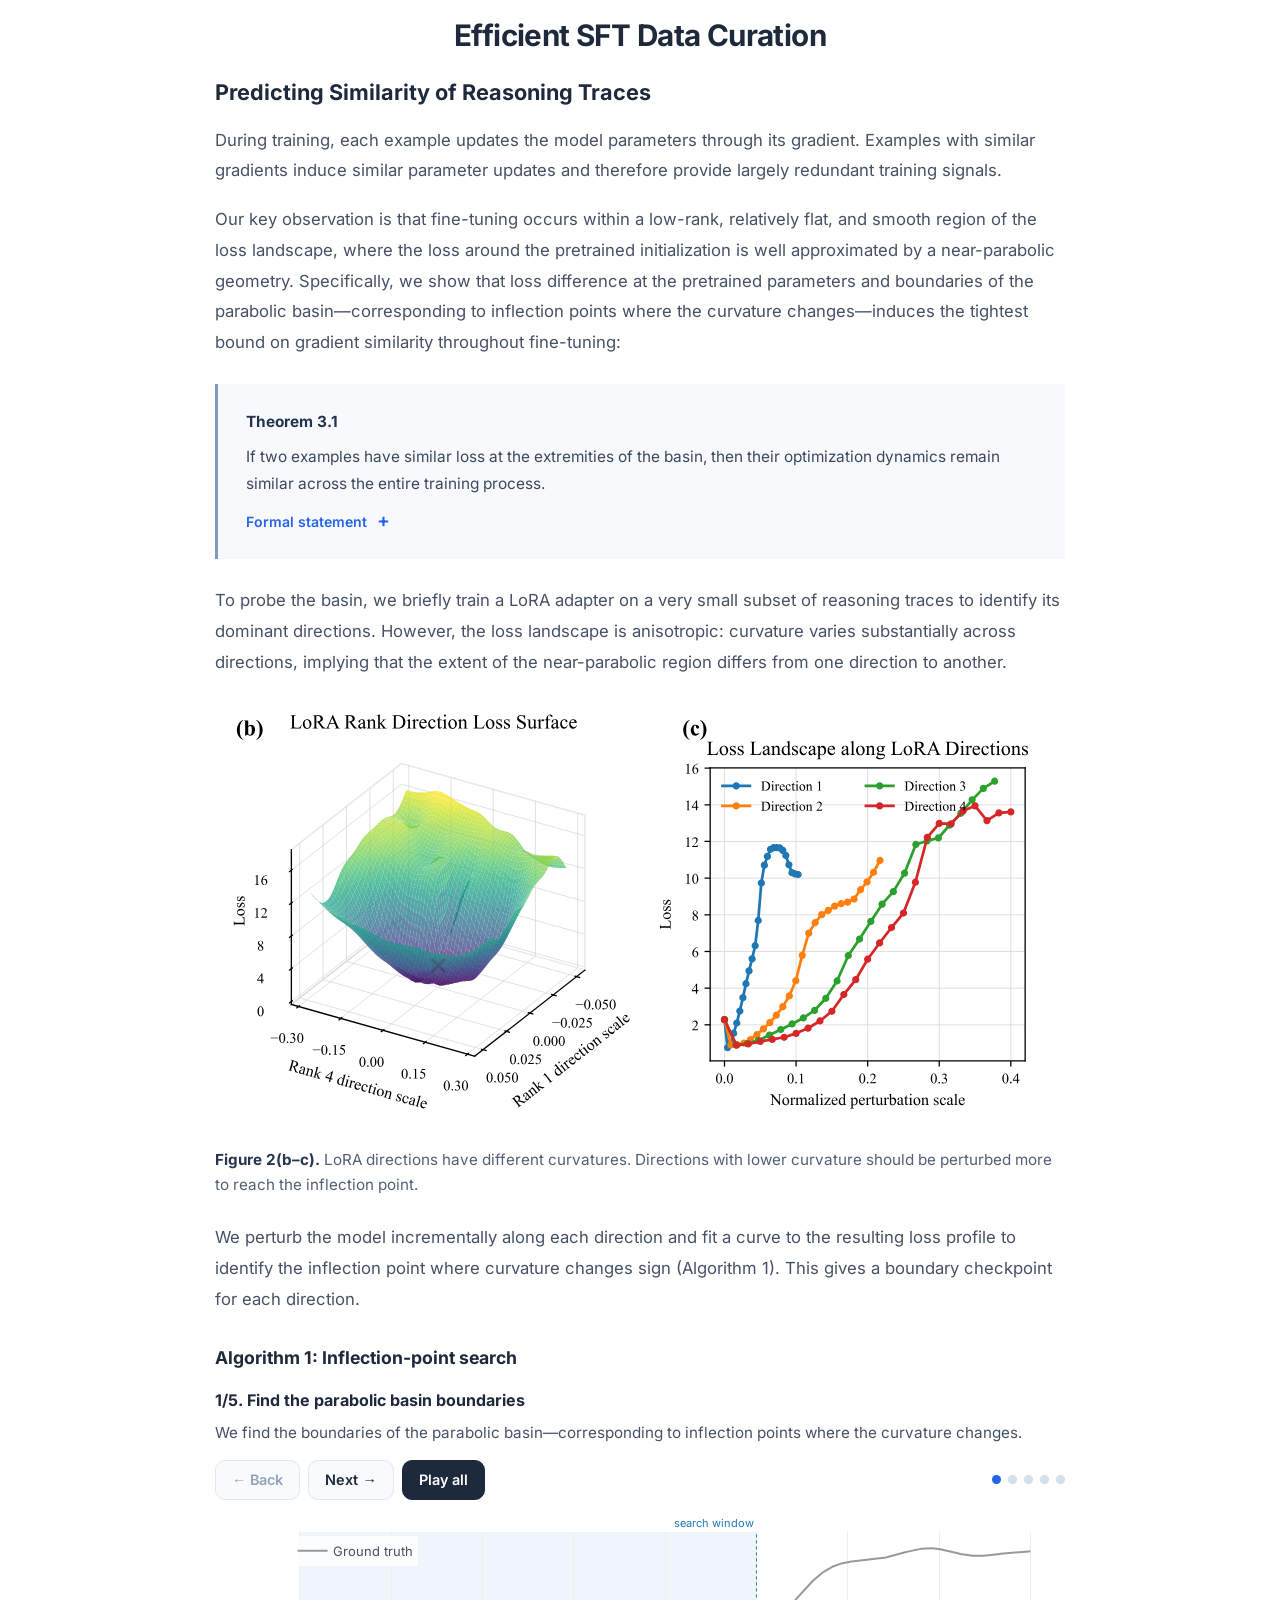
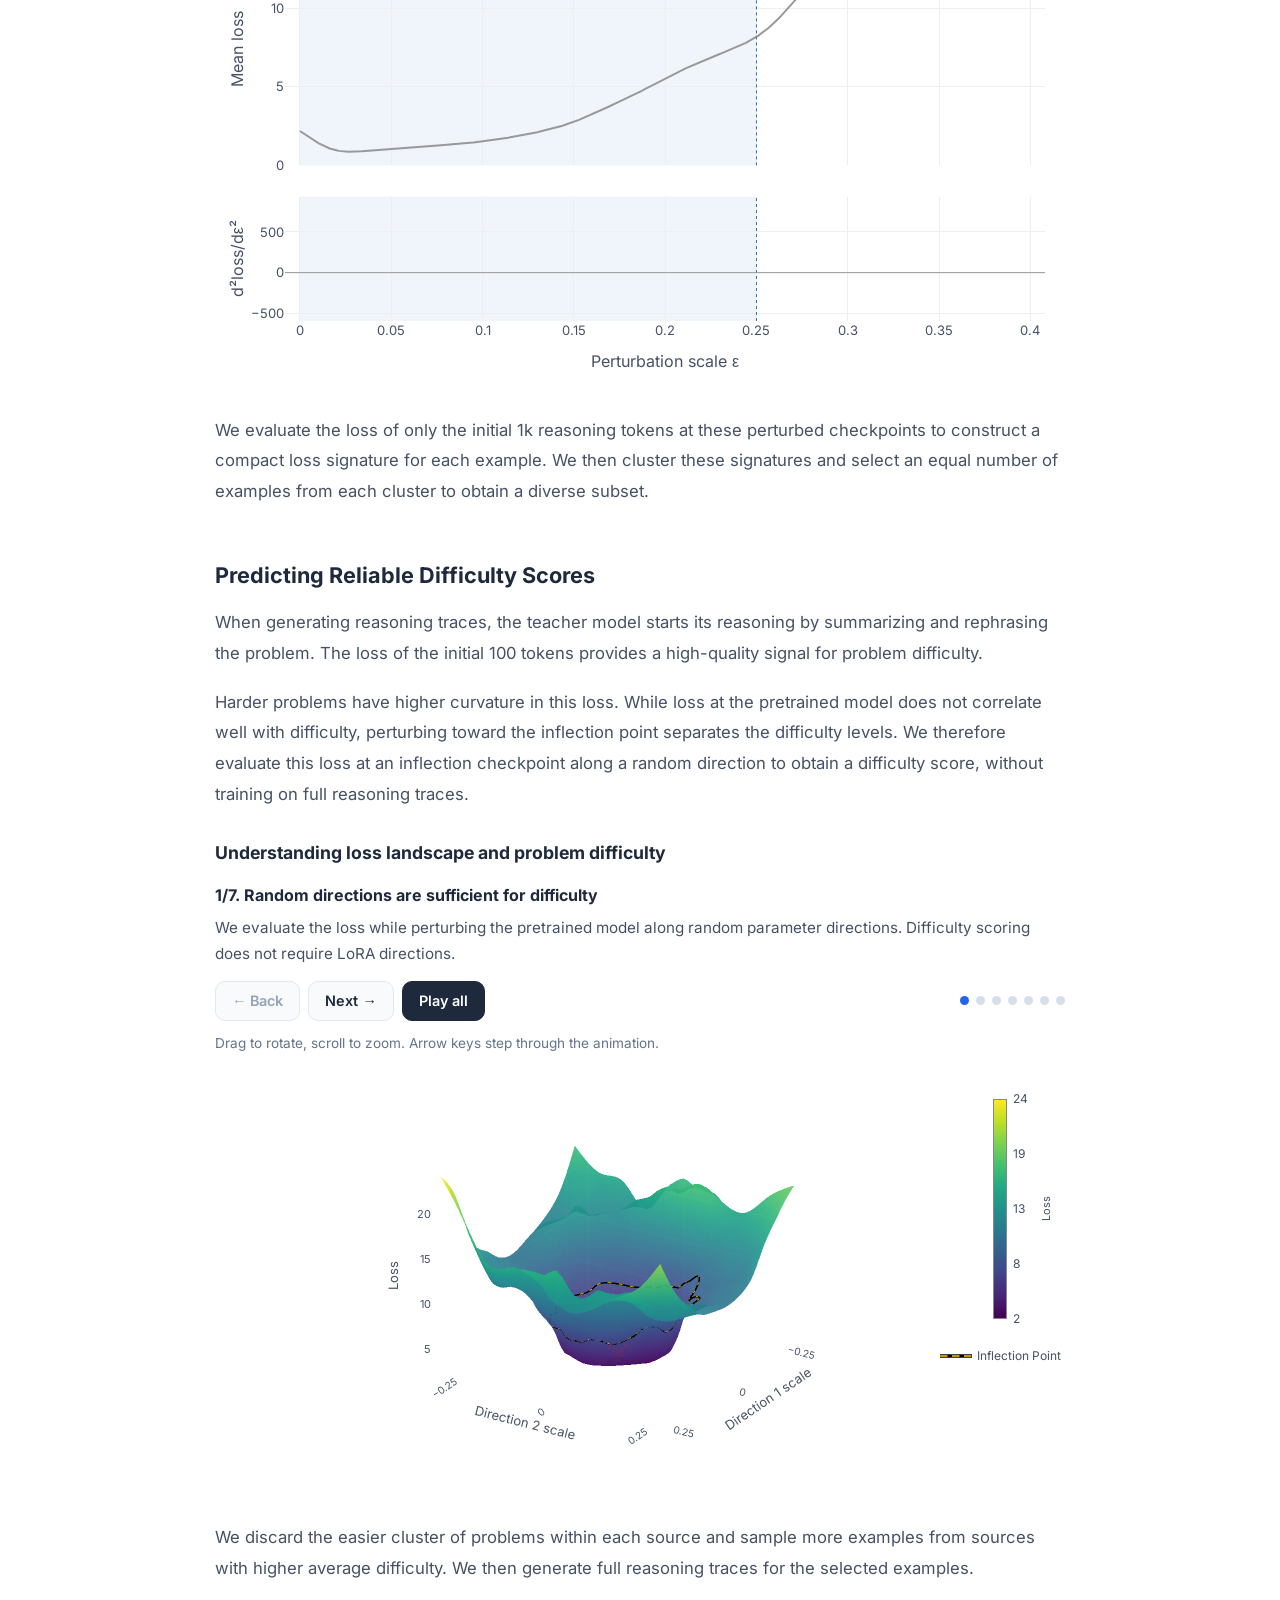
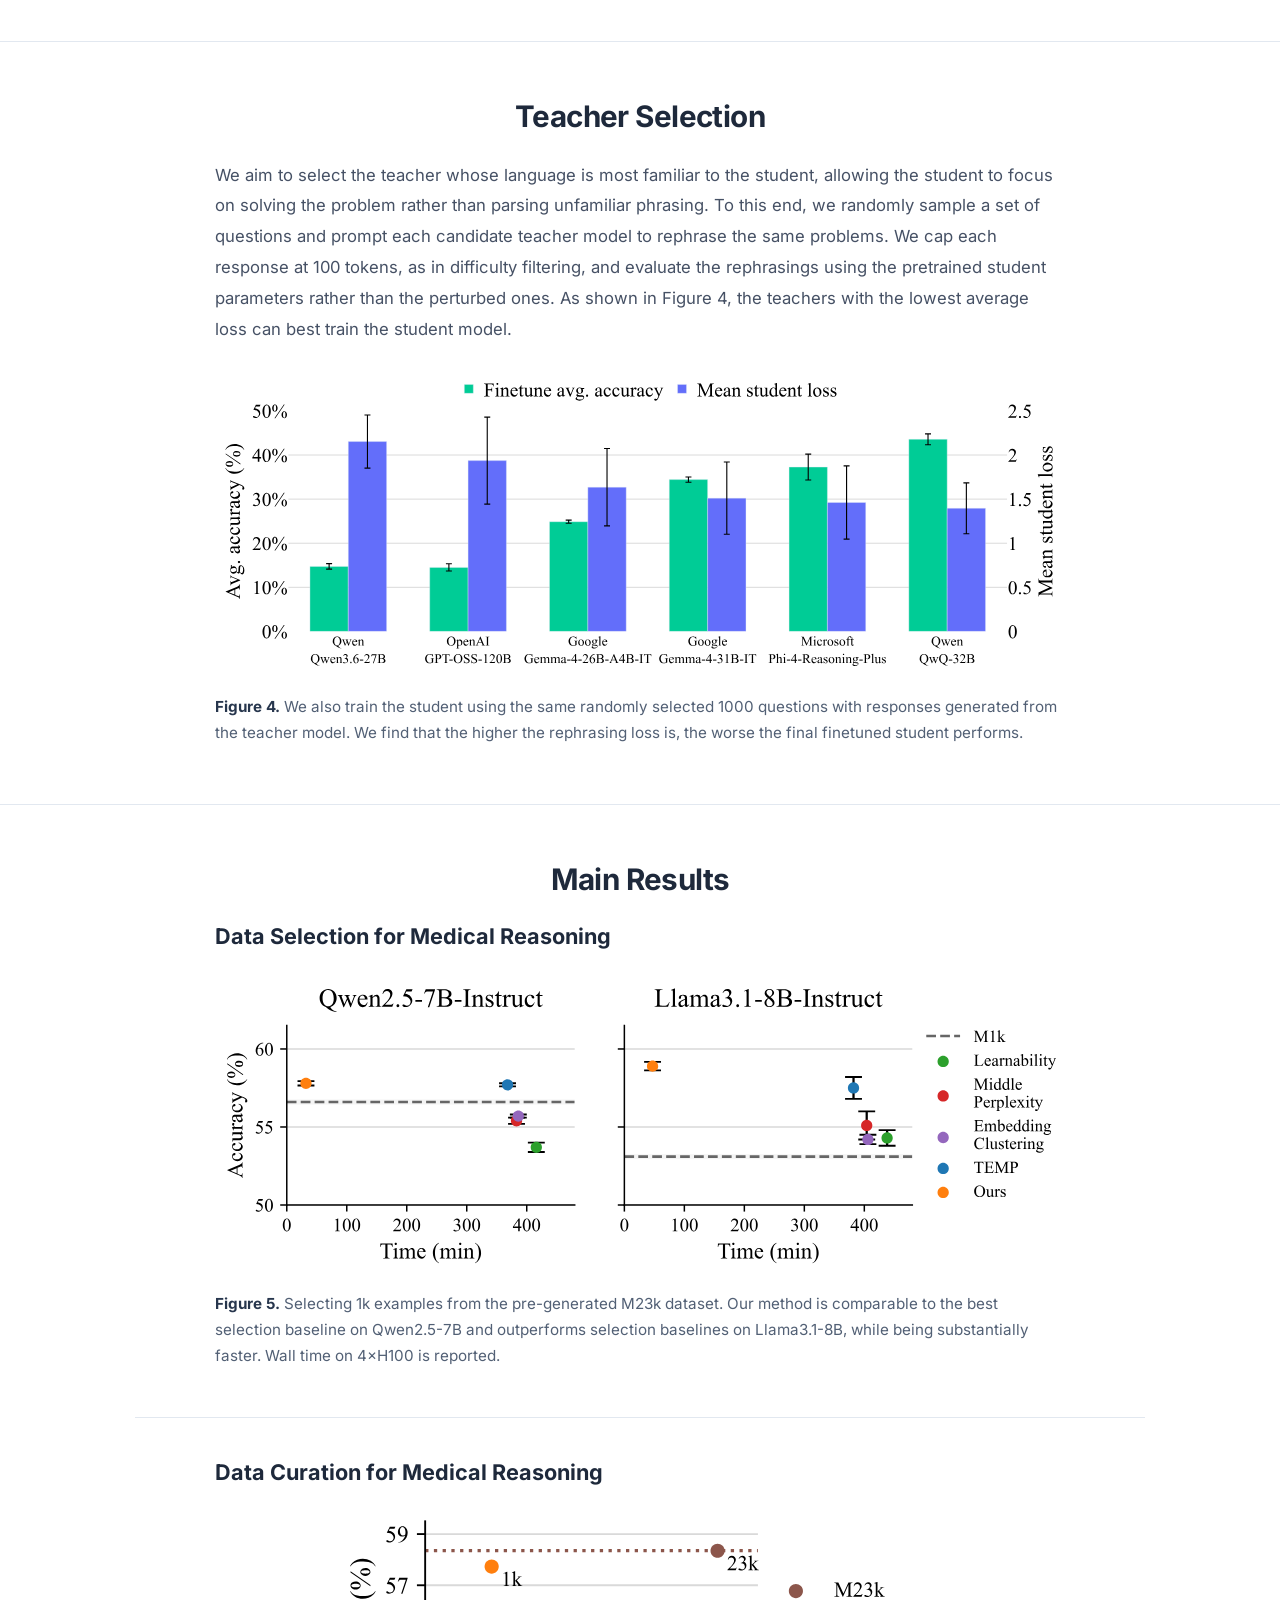
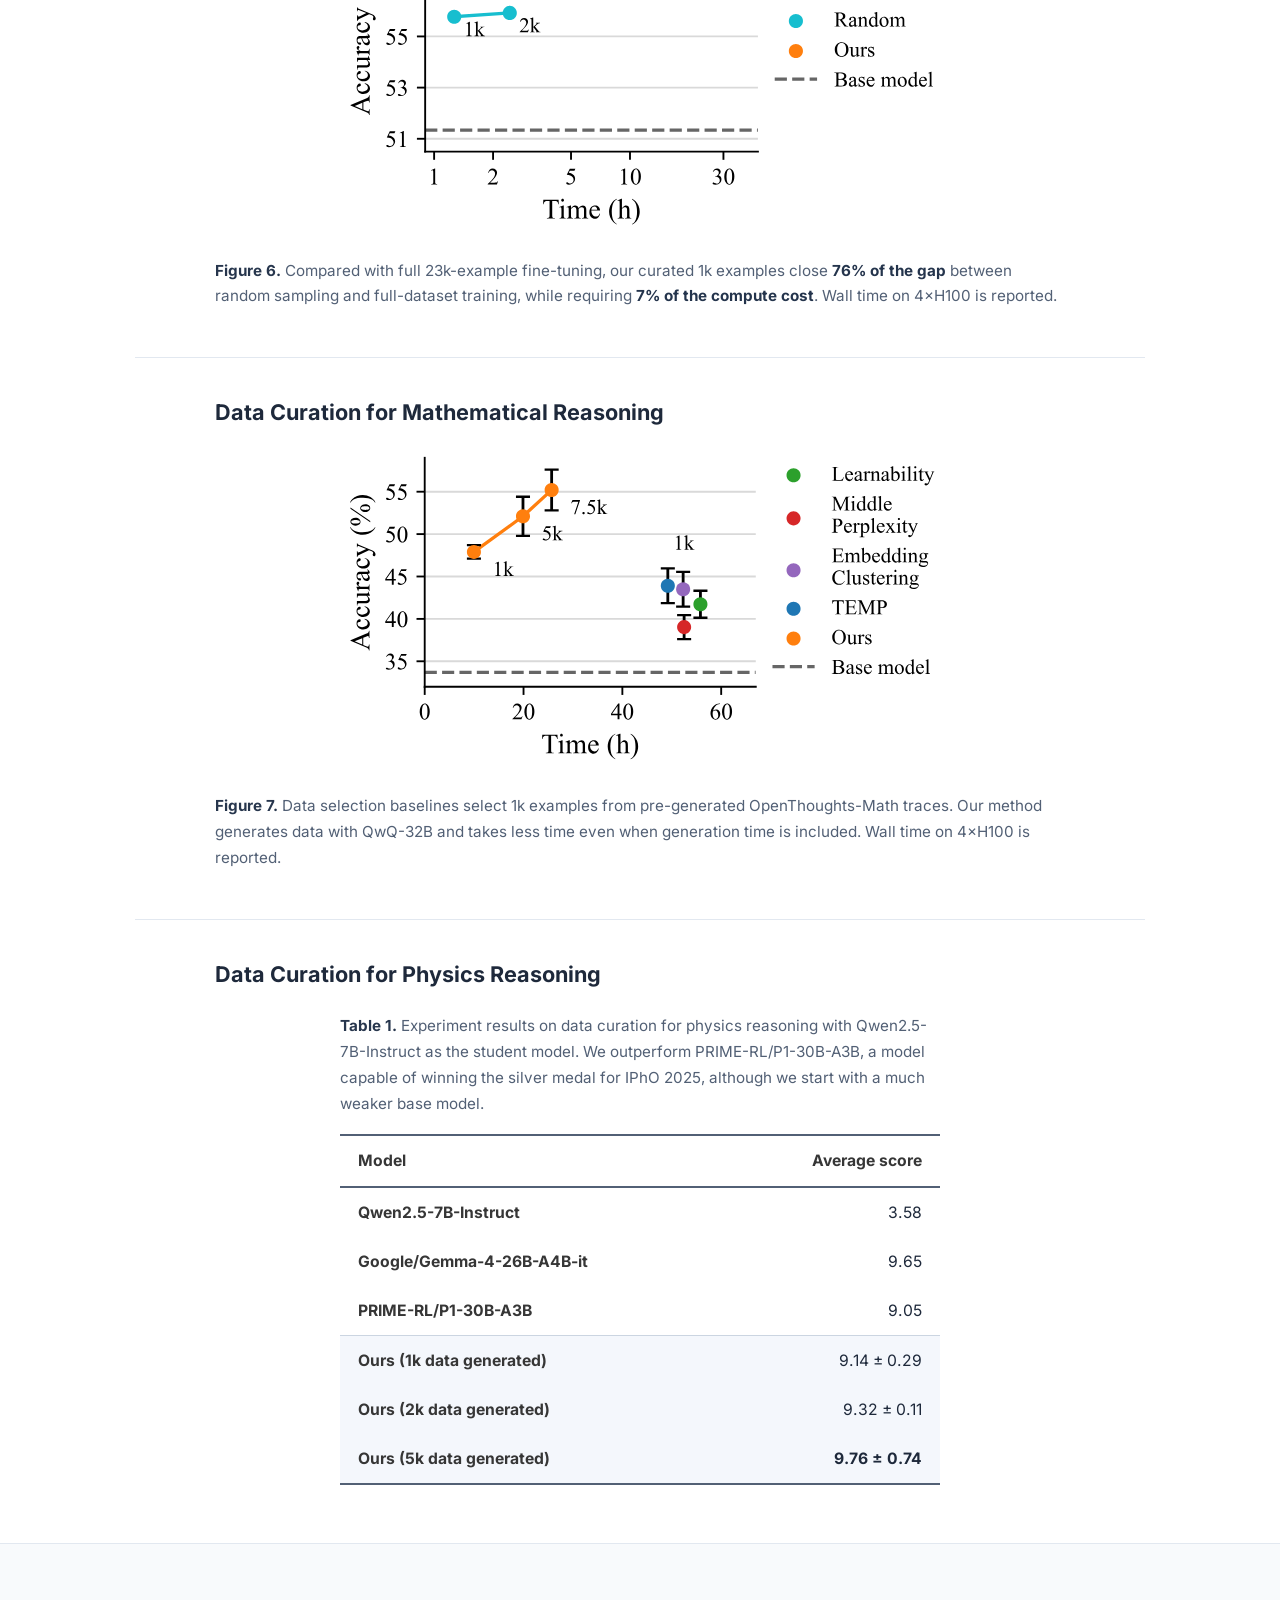
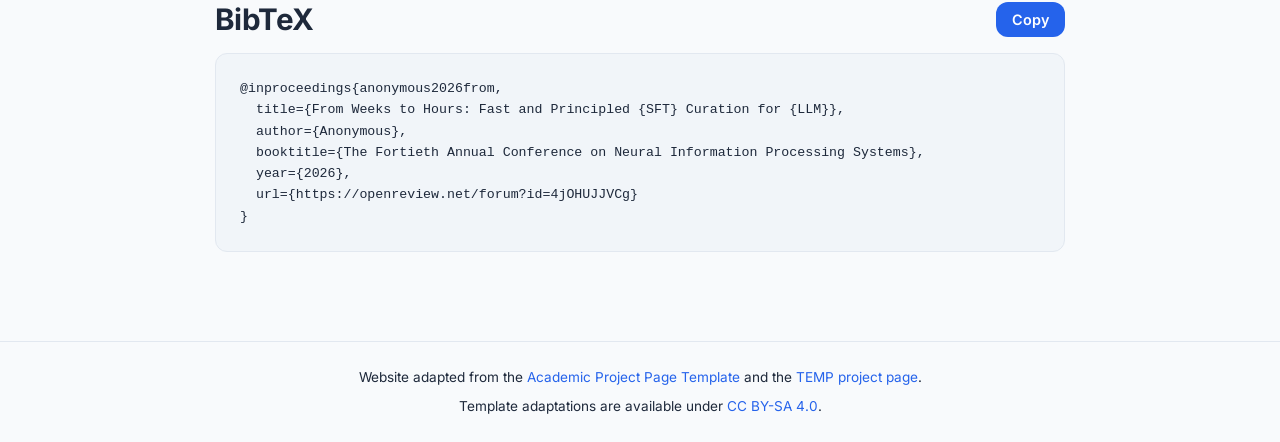
==== commit 84f0fd5b: "update" ====
--- a/index.html
+++ b/index.html
@@ -70,7 +70,7 @@
       <div class="container reading">
         <h2 class="title is-3 has-text-centered" id="abstract-title">Abstract</h2>
         <div class="paper-text" id="paper-abstract">
-          <p>Reasoning-oriented post-training enables large language models (LLMs) to solve complex tasks via multi-step inference. Supervised fine-tuning (SFT) on high-quality reasoning traces is a particularly efficient approach, but its effectiveness depends critically on careful data curation. Existing pipelines rely on a costly generate-then-filter paradigm: large pools of long reasoning traces are produced by multiple teacher models and subsequently filtered for difficulty and diversity using additional LLMs, often requiring weeks of computation. In this work, we propose <strong>SFTPROBE</strong>, a fundamentally different approach that bypasses this pipeline by directly predicting the quality of reasoning data. We show that <strong>a brief LoRA-based adaptation, combined with evaluating loss on only 5% of each reasoning trace, suffices to estimate both difficulty and diversity.</strong> Our method is grounded in a geometric view of post-training, where pretrained LLMs lie in a low-rank, anisotropic loss basin. By probing this basin via low-rank perturbations, we construct <strong>compact loss signatures whose clustering captures diversity, while loss at curvature inflection points provides a robust proxy for difficulty.</strong> We also provide a simple criterion for teacher selection. Empirically, our approach <strong>reduces data curation time from weeks to hours</strong> while maintaining or improving performance. Remarkably, on mathematical reasoning, <strong>5k generated examples match the highly filtered 89k-example in OpenThoughts-Math dataset, and 7.5k generated examples outperforms it by 2.5% in accuracy.</strong> We further introduce a high-quality physics reasoning dataset.</p>
+          <p>Reasoning-oriented post-training enables large language models (LLMs) to solve complex tasks via multi-step inference. Supervised fine-tuning (SFT) on high-quality reasoning traces is a particularly efficient approach, but its effectiveness depends critically on careful data curation. Existing pipelines rely on a costly generate-then-filter paradigm: large pools of long reasoning traces are produced by multiple teacher models and subsequently filtered for difficulty and diversity using additional LLMs, often requiring weeks of computation. In this work, we propose <strong>SFTPROBE</strong>, a fundamentally different approach that bypasses this pipeline by directly predicting the quality of reasoning data. We show that <strong>a brief LoRA-based adaptation, combined with evaluating loss on only 5% of each reasoning trace, suffices to estimate both difficulty and diversity.</strong> SFTPROBE is grounded in a geometric view of post-training, where pretrained LLMs lie in a low-rank, anisotropic loss basin. By probing this basin via low-rank perturbations, we construct <strong>compact loss signatures whose clustering captures diversity, while loss at curvature inflection points provides a robust proxy for difficulty.</strong> We also provide a simple criterion for teacher selection. Empirically, our approach <strong>reduces data curation time from weeks to hours</strong> while maintaining or improving performance. Remarkably, on mathematical reasoning, <strong>5k generated examples match the highly filtered 89k-example in OpenThoughts-Math dataset, and 7.5k generated examples outperforms it by 2.5% in accuracy.</strong> We further introduce a high-quality physics reasoning dataset, and use it to train a model that outperforms an IPhO 2025 silver-medal-winning model.</p>
         </div>
       </div>
     </section>
